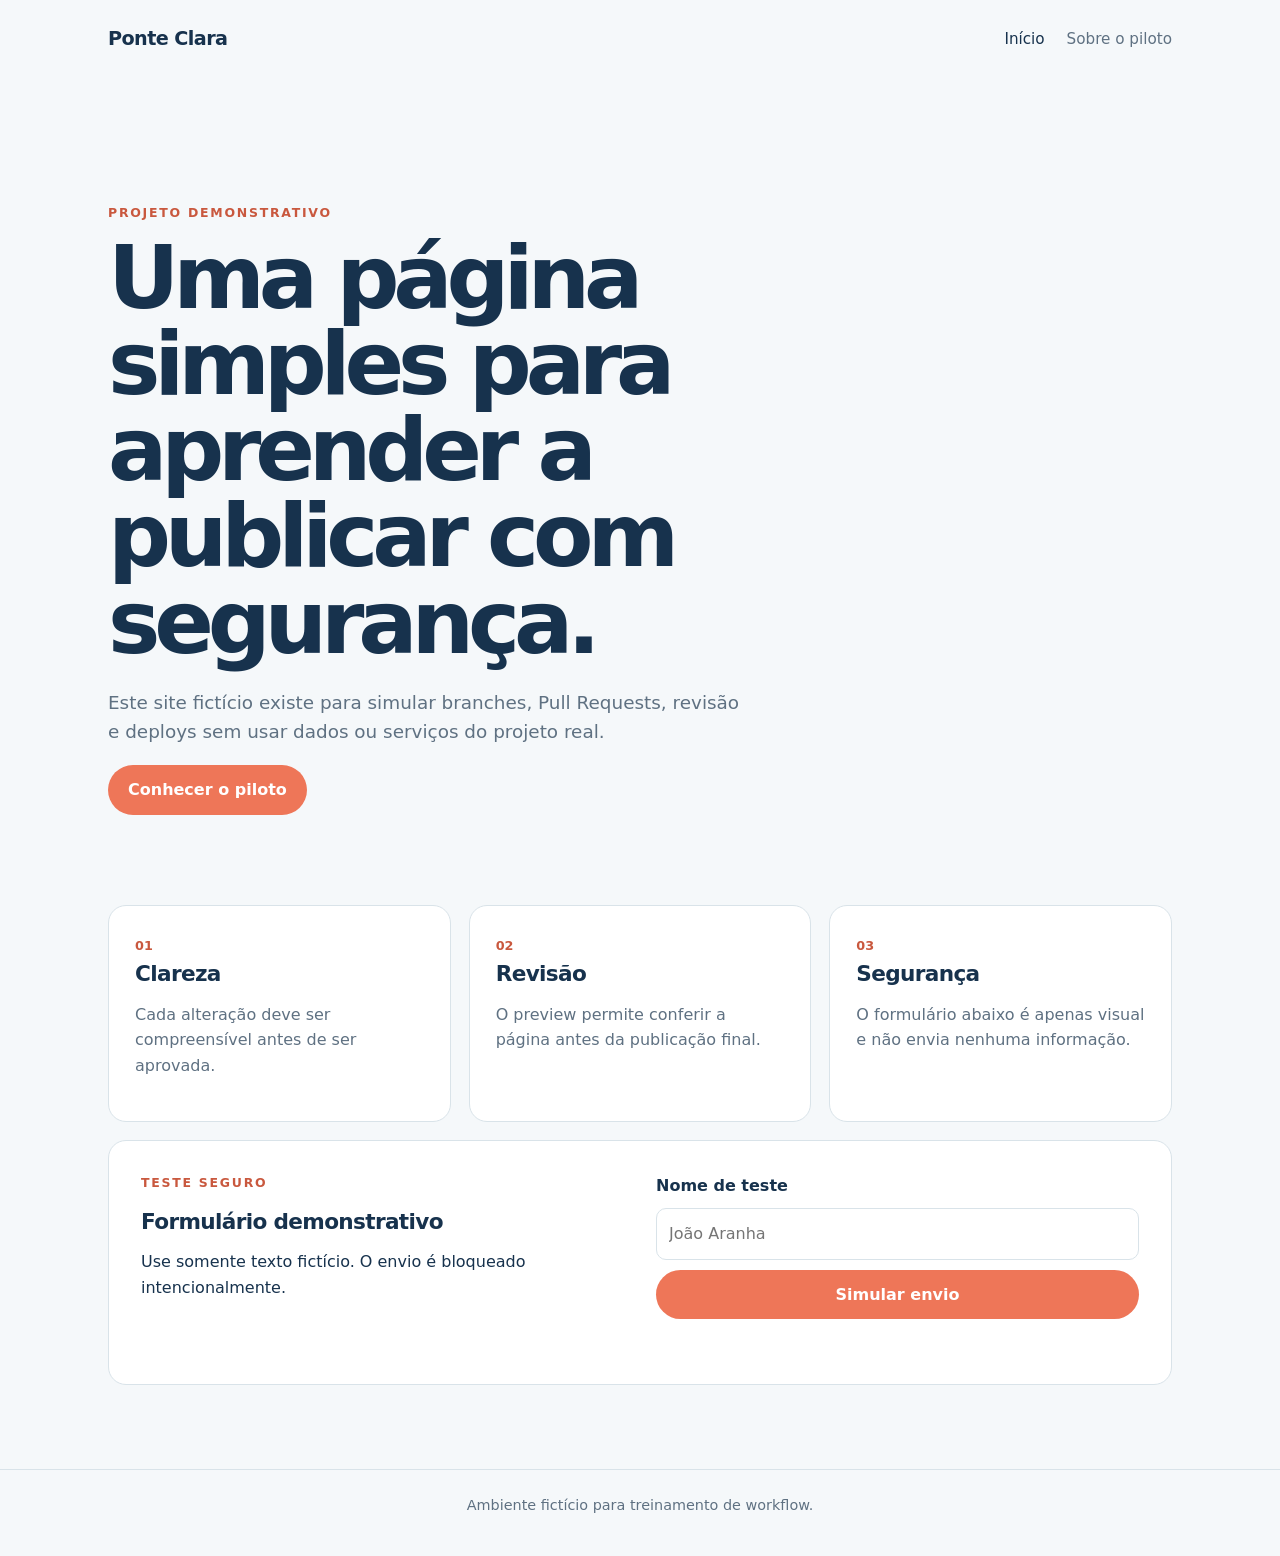
==== index.html @ 1d9299ae "chore: cria projeto demonstrativo inicial" ====
<!doctype html>
<html lang="pt-BR">
  <head>
    <meta charset="utf-8" />
    <meta name="viewport" content="width=device-width, initial-scale=1" />
    <meta name="description" content="Landing page demonstrativa para treinamento de fluxo de publicação." />
    <title>Ponte Clara | Projeto demonstrativo</title>
    <link rel="stylesheet" href="styles.css" />
  </head>
  <body>
    <header class="site-header">
      <a class="brand" href="index.html">Ponte Clara</a>
      <nav aria-label="Navegação principal">
        <a href="index.html" aria-current="page">Início</a>
        <a href="sobre.html">Sobre o piloto</a>
      </nav>
    </header>

    <main>
      <section class="hero" aria-labelledby="hero-title">
        <p class="eyebrow">Projeto demonstrativo</p>
        <h1 id="hero-title">Uma página simples para aprender a publicar com segurança.</h1>
        <p class="hero-text">
          Este site fictício existe para simular branches, Pull Requests, revisão e deploys
          sem usar dados ou serviços do projeto real.
        </p>
        <a class="button" href="sobre.html">Conhecer o piloto</a>
      </section>

      <section class="cards" aria-label="Características do projeto">
        <article class="card">
          <span class="card-number">01</span>
          <h2>Clareza</h2>
          <p>Cada alteração deve ser compreensível antes de ser aprovada.</p>
        </article>
        <article class="card">
          <span class="card-number">02</span>
          <h2>Revisão</h2>
          <p>O preview permite conferir a página antes da publicação final.</p>
        </article>
        <article class="card">
          <span class="card-number">03</span>
          <h2>Segurança</h2>
          <p>O formulário abaixo é apenas visual e não envia nenhuma informação.</p>
        </article>
      </section>

      <section class="demo-form" aria-labelledby="form-title">
        <div>
          <p class="eyebrow">Teste seguro</p>
          <h2 id="form-title">Formulário demonstrativo</h2>
          <p>Use somente texto fictício. O envio é bloqueado intencionalmente.</p>
        </div>
        <form id="demo-form">
          <label for="visitor-name">Nome de teste</label>
          <input id="visitor-name" name="visitor-name" type="text" placeholder="João Aranha" required />
          <button class="button" type="submit">Simular envio</button>
          <p id="form-message" class="form-message" role="status" aria-live="polite"></p>
        </form>
      </section>
    </main>

    <footer class="site-footer">
      <p>Ambiente fictício para treinamento de workflow.</p>
    </footer>

    <script>
      document.querySelector('#demo-form').addEventListener('submit', (event) => {
        event.preventDefault();
        document.querySelector('#form-message').textContent =
          'Simulação concluída: nenhum dado foi enviado.';
      });
    </script>
  </body>
</html>
---- styles.css ----
:root {
  color-scheme: light;
  --ink: #17324d;
  --muted: #5f7182;
  --paper: #f5f8fa;
  --surface: #ffffff;
  --accent: #ee7658;
  --accent-dark: #c9583e;
  --line: #d9e3e9;
}

* { box-sizing: border-box; }

body {
  margin: 0;
  min-width: 320px;
  color: var(--ink);
  background: var(--paper);
  font-family: Inter, ui-sans-serif, system-ui, -apple-system, BlinkMacSystemFont, "Segoe UI", sans-serif;
  line-height: 1.6;
}

a { color: inherit; }

.site-header {
  display: flex;
  align-items: center;
  justify-content: space-between;
  max-width: 1120px;
  margin: 0 auto;
  padding: 24px 28px;
}

.brand { font-size: 1.2rem; font-weight: 800; text-decoration: none; letter-spacing: -0.03em; }
nav { display: flex; gap: 22px; color: var(--muted); font-size: 0.95rem; }
nav a { text-decoration: none; }
nav a:hover, nav a[aria-current="page"] { color: var(--ink); }

main { max-width: 1120px; margin: 0 auto; padding: 56px 28px 84px; }
.hero { max-width: 760px; padding: 68px 0 90px; }
.eyebrow { margin: 0 0 12px; color: var(--accent-dark); font-size: 0.78rem; font-weight: 800; letter-spacing: 0.14em; text-transform: uppercase; }
h1, h2, p { margin-top: 0; }
h1 { max-width: 780px; margin-bottom: 22px; font-size: clamp(2.6rem, 7vw, 5.5rem); line-height: 0.98; letter-spacing: -0.07em; }
h2 { margin-bottom: 10px; font-size: 1.35rem; letter-spacing: -0.03em; }
.hero-text { max-width: 640px; color: var(--muted); font-size: 1.15rem; }
.button { display: inline-block; border: 0; border-radius: 999px; padding: 12px 20px; color: #fff; background: var(--accent); font: inherit; font-weight: 750; text-decoration: none; cursor: pointer; }
.button:hover { background: var(--accent-dark); }
.cards { display: grid; grid-template-columns: repeat(3, 1fr); gap: 18px; }
.card, .demo-form, .note { border: 1px solid var(--line); border-radius: 18px; background: var(--surface); }
.card { min-height: 190px; padding: 26px; }
.card-number { color: var(--accent-dark); font-size: 0.8rem; font-weight: 800; }
.card p, .page-content > p { color: var(--muted); }
.demo-form { display: grid; grid-template-columns: 1fr 1fr; gap: 32px; margin-top: 18px; padding: 32px; }
form { display: grid; align-content: center; gap: 10px; }
label { font-weight: 700; }
input { width: 100%; border: 1px solid var(--line); border-radius: 10px; padding: 12px; font: inherit; }
.form-message { min-height: 1.6em; margin: 0; color: var(--accent-dark); font-size: 0.9rem; }
.page-content { max-width: 760px; }
.page-content h1 { font-size: clamp(2.6rem, 6vw, 5rem); }
.note { margin: 34px 0; padding: 20px 22px; }
.text-link { font-weight: 750; text-decoration-thickness: 2px; text-underline-offset: 4px; }
.site-footer { border-top: 1px solid var(--line); padding: 24px 28px; color: var(--muted); text-align: center; font-size: 0.9rem; }

@media (max-width: 700px) {
  .site-header { align-items: flex-start; gap: 18px; }
  nav { flex-direction: column; gap: 4px; text-align: right; }
  main { padding-top: 28px; }
  .hero { padding: 42px 0 58px; }
  .cards, .demo-form { grid-template-columns: 1fr; }
}
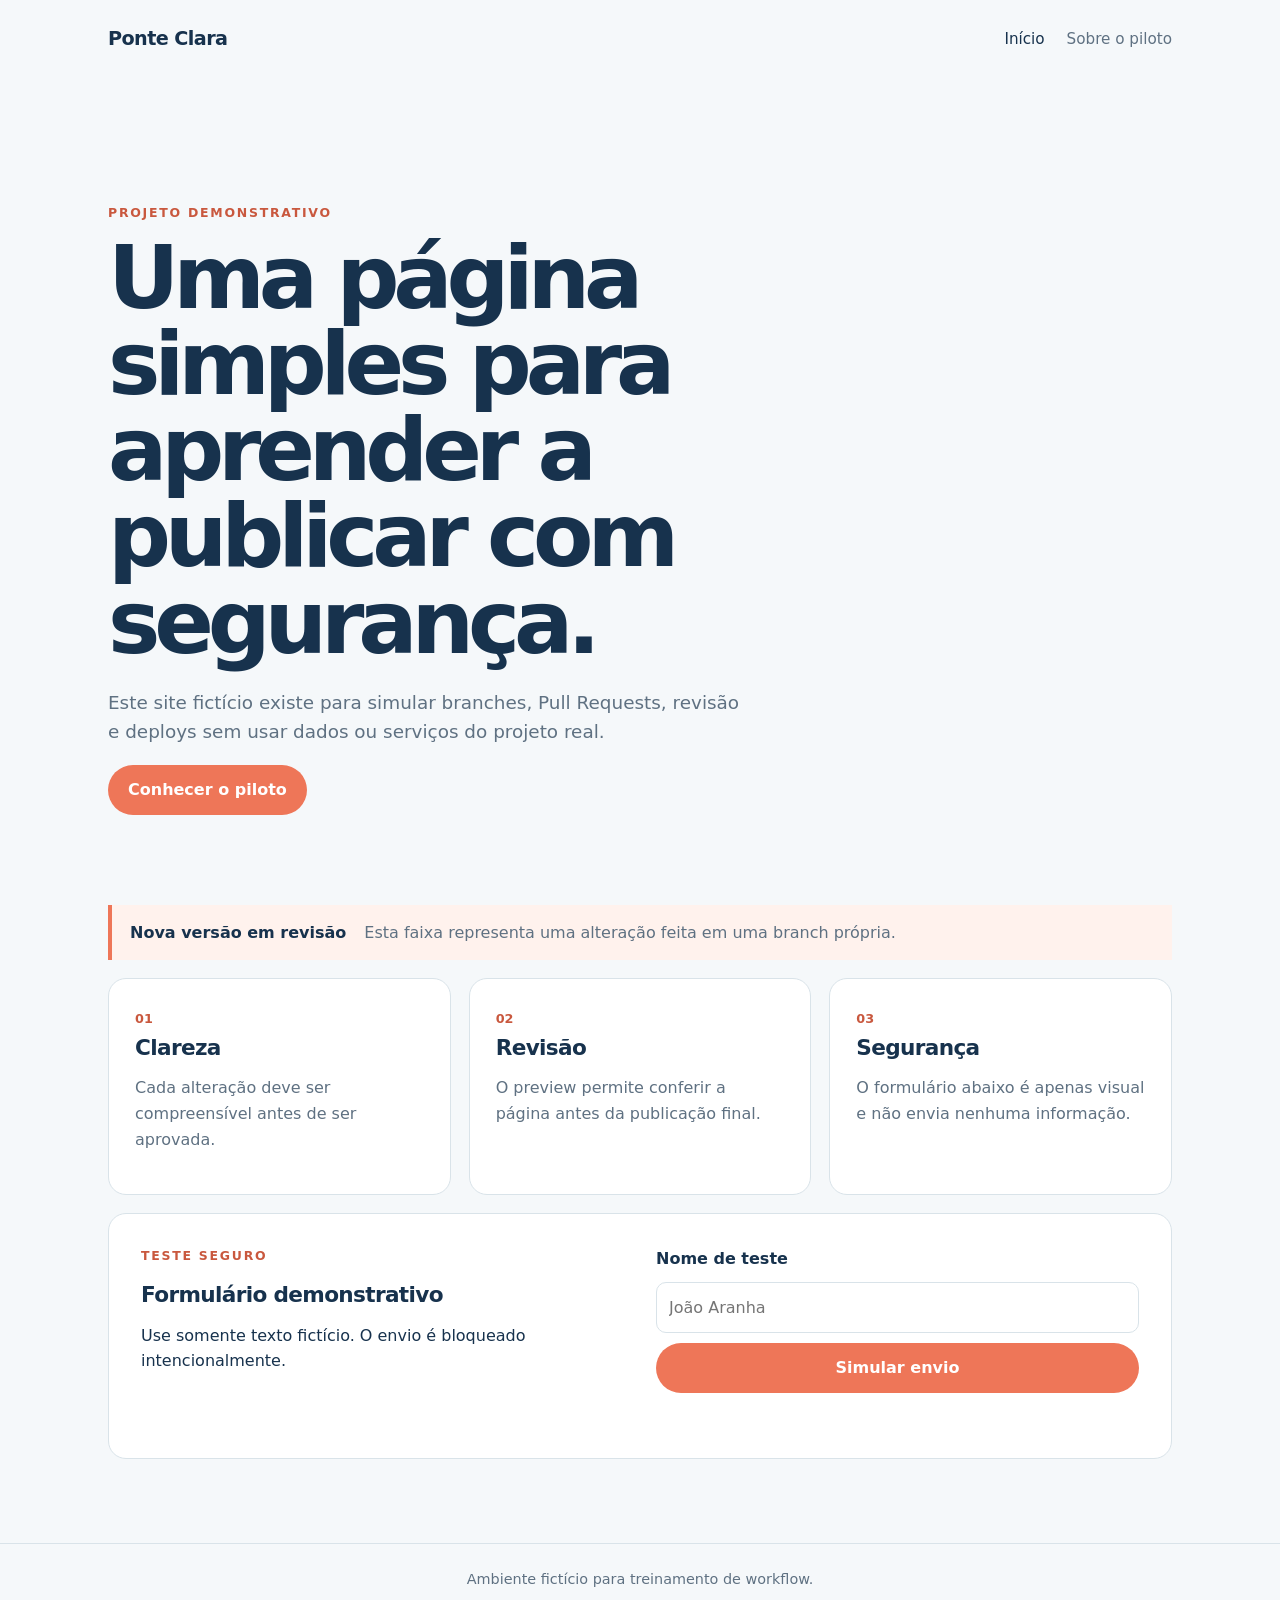
==== commit 88f94ea9: "feat: adiciona aviso de versão em revisão" ====
--- a/index.html
+++ b/index.html
@@ -26,6 +26,11 @@
         </p>
         <a class="button" href="sobre.html">Conhecer o piloto</a>
       </section>
+
+      <aside class="release-note" aria-label="Aviso da versão">
+        <strong>Nova versão em revisão</strong>
+        <span>Esta faixa representa uma alteração feita em uma branch própria.</span>
+      </aside>
 
       <section class="cards" aria-label="Características do projeto">
         <article class="card">
--- a/styles.css
+++ b/styles.css
@@ -45,6 +45,8 @@
 .hero-text { max-width: 640px; color: var(--muted); font-size: 1.15rem; }
 .button { display: inline-block; border: 0; border-radius: 999px; padding: 12px 20px; color: #fff; background: var(--accent); font: inherit; font-weight: 750; text-decoration: none; cursor: pointer; }
 .button:hover { background: var(--accent-dark); }
+.release-note { display: flex; flex-wrap: wrap; gap: 8px 18px; align-items: baseline; margin: 0 0 18px; border-left: 4px solid var(--accent); padding: 15px 18px; background: #fff2ed; }
+.release-note span { color: var(--muted); }
 .cards { display: grid; grid-template-columns: repeat(3, 1fr); gap: 18px; }
 .card, .demo-form, .note { border: 1px solid var(--line); border-radius: 18px; background: var(--surface); }
 .card { min-height: 190px; padding: 26px; }
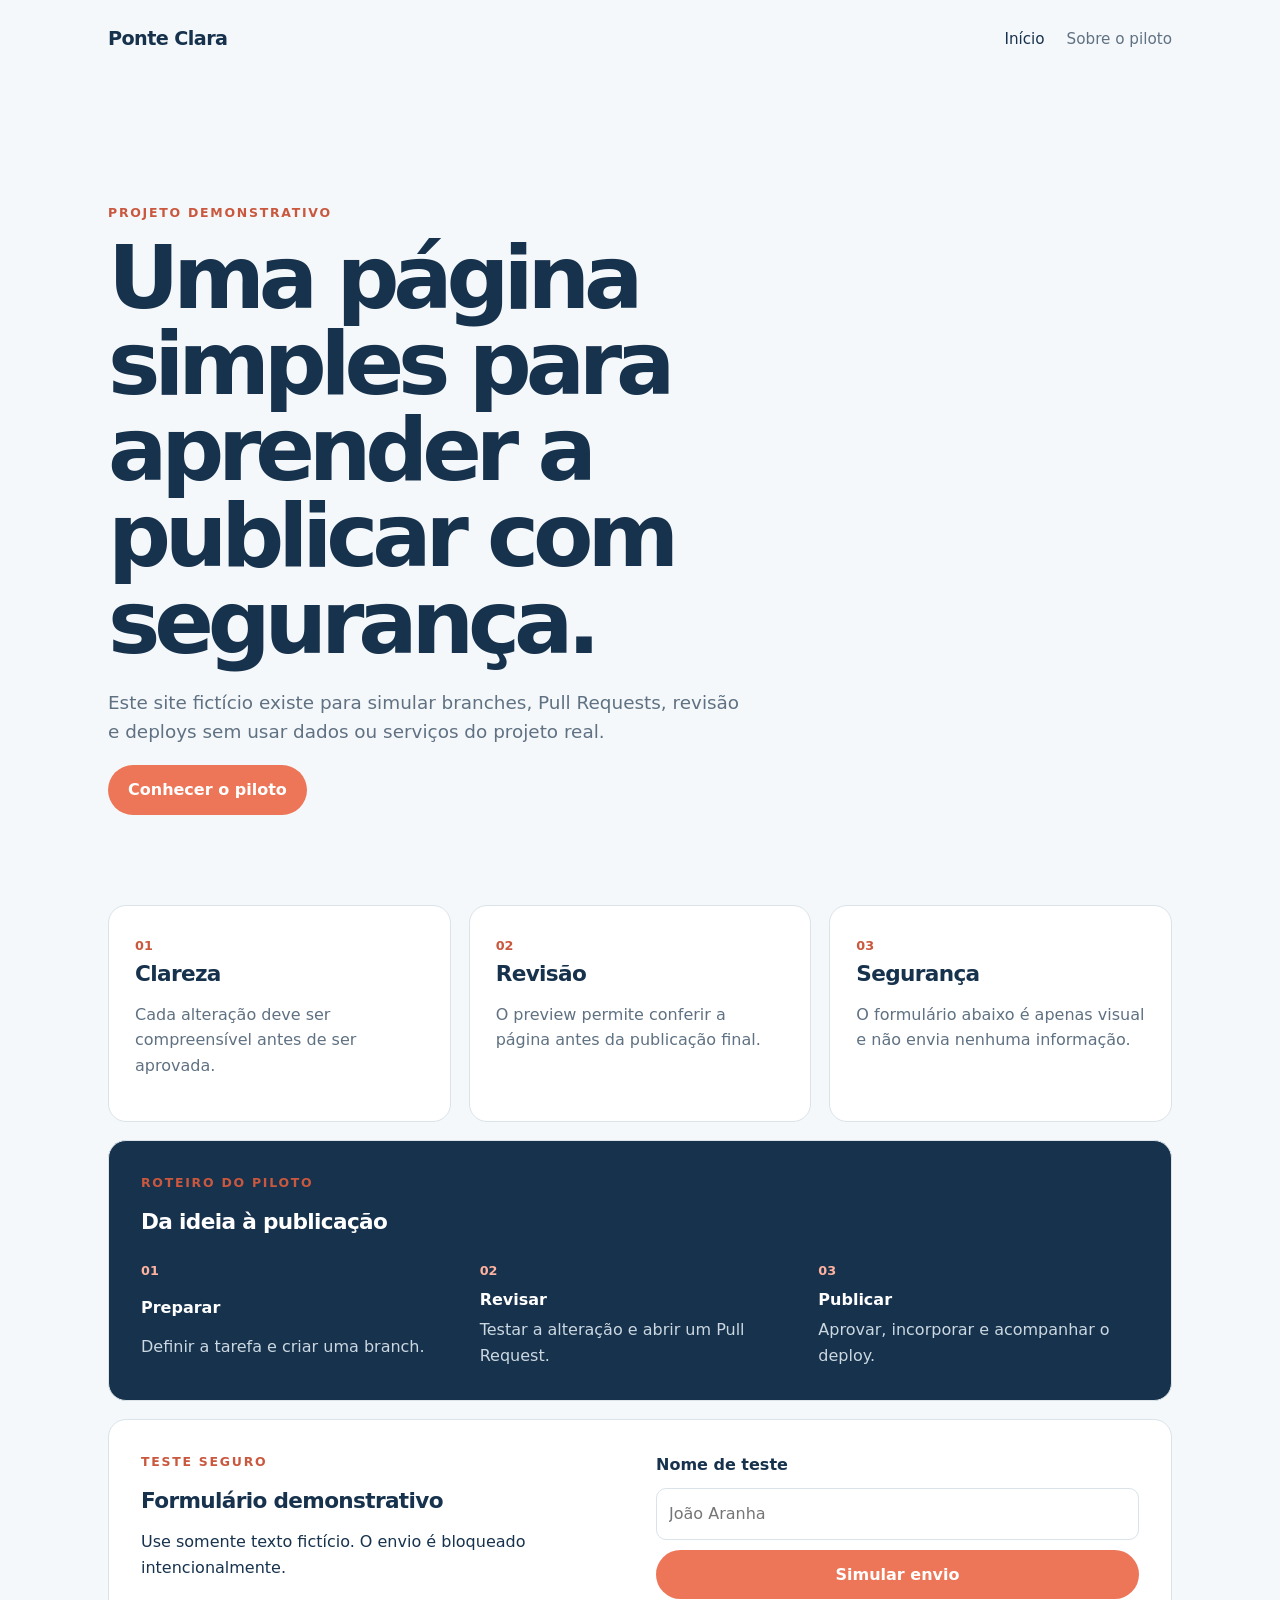
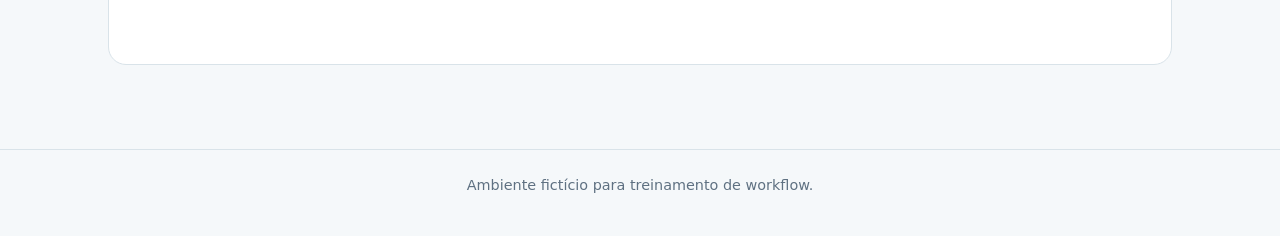
==== commit d5432f20: "feat: adiciona roteiro visual do piloto" ====
--- a/index.html
+++ b/index.html
@@ -27,11 +27,6 @@
         <a class="button" href="sobre.html">Conhecer o piloto</a>
       </section>
 
-      <aside class="release-note" aria-label="Aviso da versão">
-        <strong>Nova versão em revisão</strong>
-        <span>Esta faixa representa uma alteração feita em uma branch própria.</span>
-      </aside>
-
       <section class="cards" aria-label="Características do projeto">
         <article class="card">
           <span class="card-number">01</span>
@@ -48,6 +43,16 @@
           <h2>Segurança</h2>
           <p>O formulário abaixo é apenas visual e não envia nenhuma informação.</p>
         </article>
+      </section>
+
+      <section class="workflow" aria-labelledby="workflow-title">
+        <p class="eyebrow">Roteiro do piloto</p>
+        <h2 id="workflow-title">Da ideia à publicação</h2>
+        <ol>
+          <li><strong>Preparar</strong><span>Definir a tarefa e criar uma branch.</span></li>
+          <li><strong>Revisar</strong><span>Testar a alteração e abrir um Pull Request.</span></li>
+          <li><strong>Publicar</strong><span>Aprovar, incorporar e acompanhar o deploy.</span></li>
+        </ol>
       </section>
 
       <section class="demo-form" aria-labelledby="form-title">
--- a/styles.css
+++ b/styles.css
@@ -45,13 +45,17 @@
 .hero-text { max-width: 640px; color: var(--muted); font-size: 1.15rem; }
 .button { display: inline-block; border: 0; border-radius: 999px; padding: 12px 20px; color: #fff; background: var(--accent); font: inherit; font-weight: 750; text-decoration: none; cursor: pointer; }
 .button:hover { background: var(--accent-dark); }
-.release-note { display: flex; flex-wrap: wrap; gap: 8px 18px; align-items: baseline; margin: 0 0 18px; border-left: 4px solid var(--accent); padding: 15px 18px; background: #fff2ed; }
-.release-note span { color: var(--muted); }
 .cards { display: grid; grid-template-columns: repeat(3, 1fr); gap: 18px; }
 .card, .demo-form, .note { border: 1px solid var(--line); border-radius: 18px; background: var(--surface); }
 .card { min-height: 190px; padding: 26px; }
 .card-number { color: var(--accent-dark); font-size: 0.8rem; font-weight: 800; }
 .card p, .page-content > p { color: var(--muted); }
+.workflow { margin-top: 18px; border: 1px solid var(--line); border-radius: 18px; padding: 32px; background: var(--ink); color: #fff; }
+.workflow h2 { margin-bottom: 22px; }
+.workflow ol { display: grid; grid-template-columns: repeat(3, 1fr); gap: 18px; margin: 0; padding: 0; list-style: none; counter-reset: steps; }
+.workflow li { display: grid; gap: 5px; counter-increment: steps; }
+.workflow li::before { content: "0" counter(steps); color: #ffb29f; font-size: 0.8rem; font-weight: 800; }
+.workflow li span { color: #cbd8e1; }
 .demo-form { display: grid; grid-template-columns: 1fr 1fr; gap: 32px; margin-top: 18px; padding: 32px; }
 form { display: grid; align-content: center; gap: 10px; }
 label { font-weight: 700; }
@@ -69,4 +73,5 @@
   main { padding-top: 28px; }
   .hero { padding: 42px 0 58px; }
   .cards, .demo-form { grid-template-columns: 1fr; }
+  .workflow ol { grid-template-columns: 1fr; }
 }
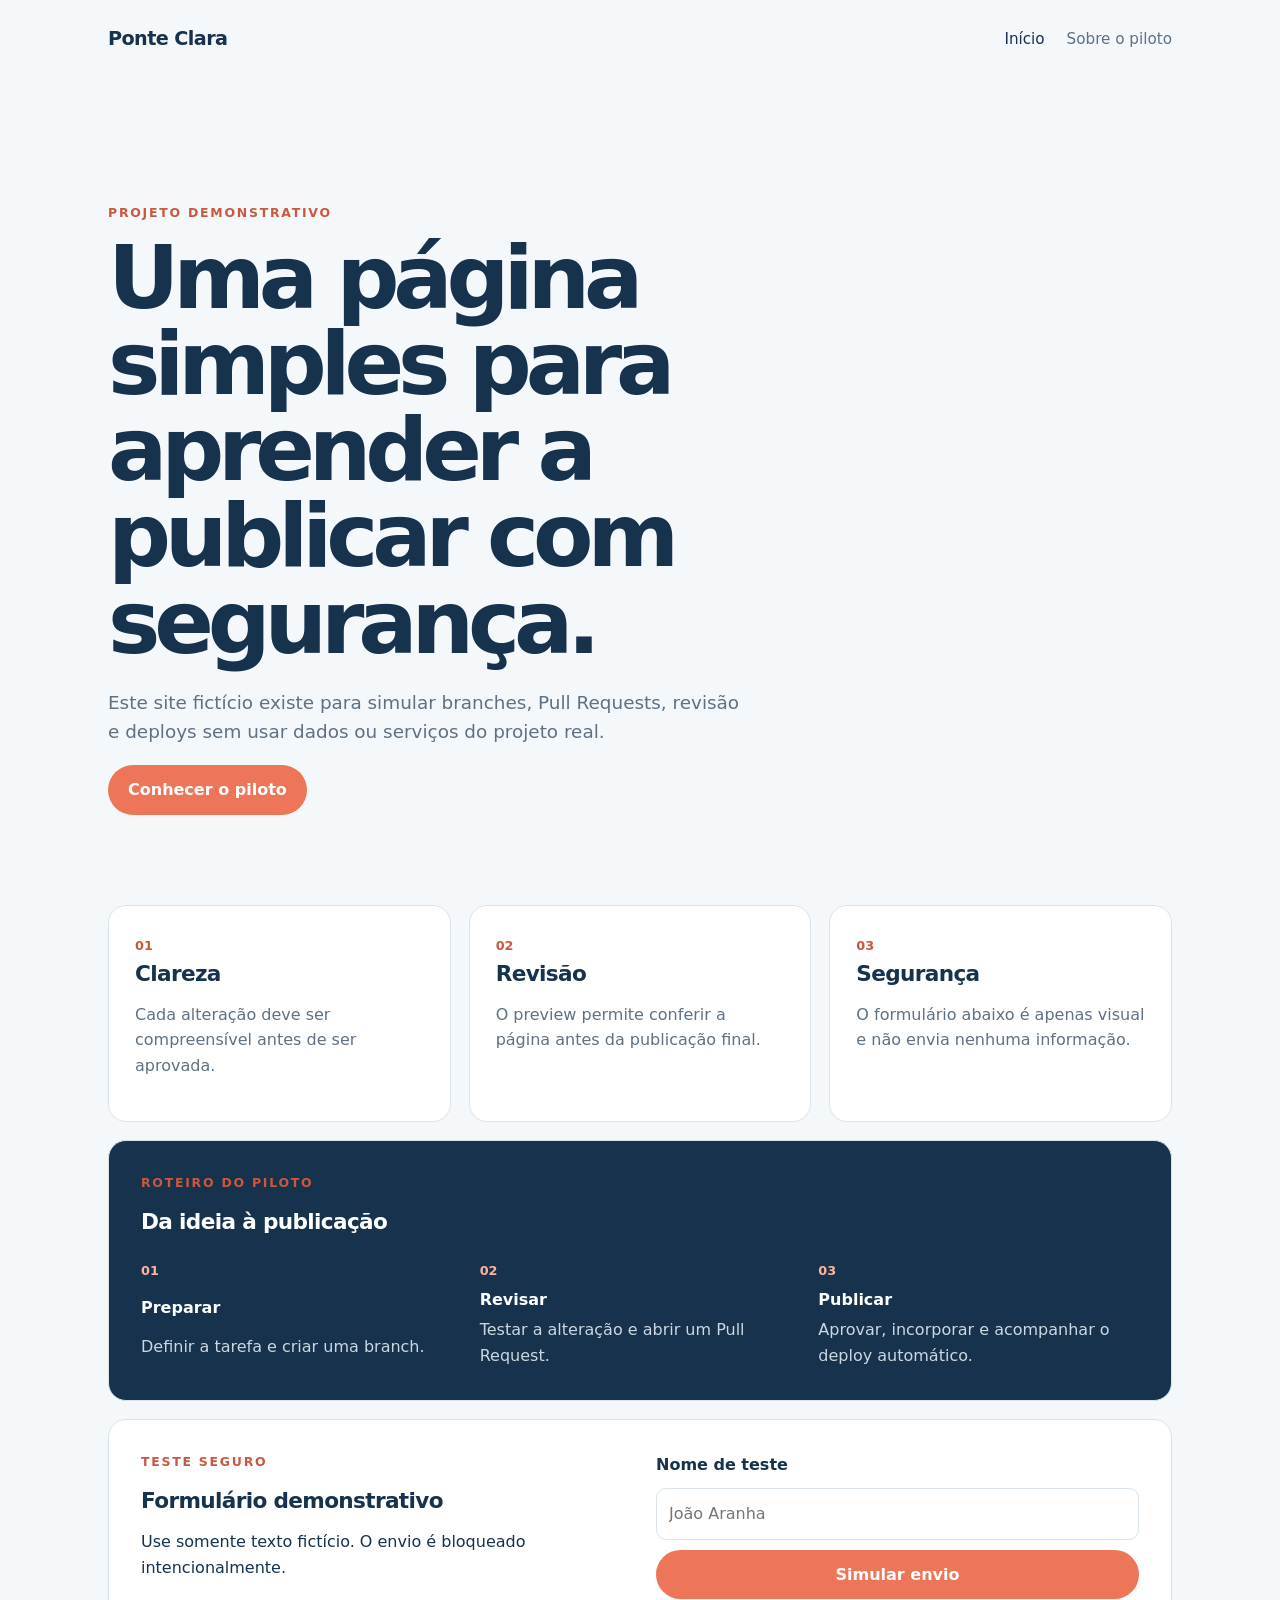
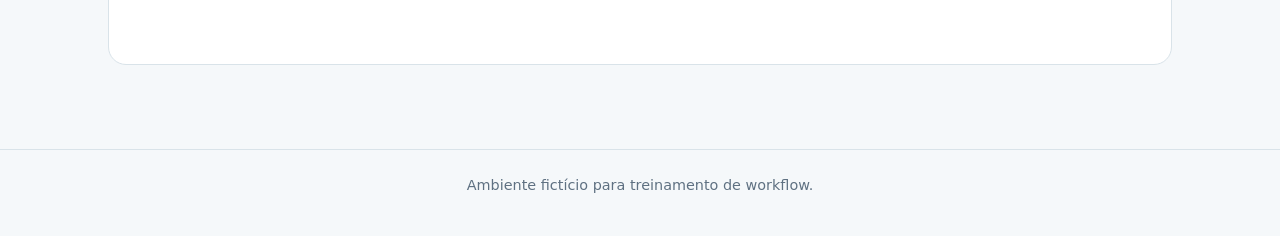
==== commit af6348c3: "fix: esclarece deploy automatico no roteiro" ====
--- a/index.html
+++ b/index.html
@@ -51,7 +51,7 @@
         <ol>
           <li><strong>Preparar</strong><span>Definir a tarefa e criar uma branch.</span></li>
           <li><strong>Revisar</strong><span>Testar a alteração e abrir um Pull Request.</span></li>
-          <li><strong>Publicar</strong><span>Aprovar, incorporar e acompanhar o deploy.</span></li>
+          <li><strong>Publicar</strong><span>Aprovar, incorporar e acompanhar o deploy automático.</span></li>
         </ol>
       </section>
 
